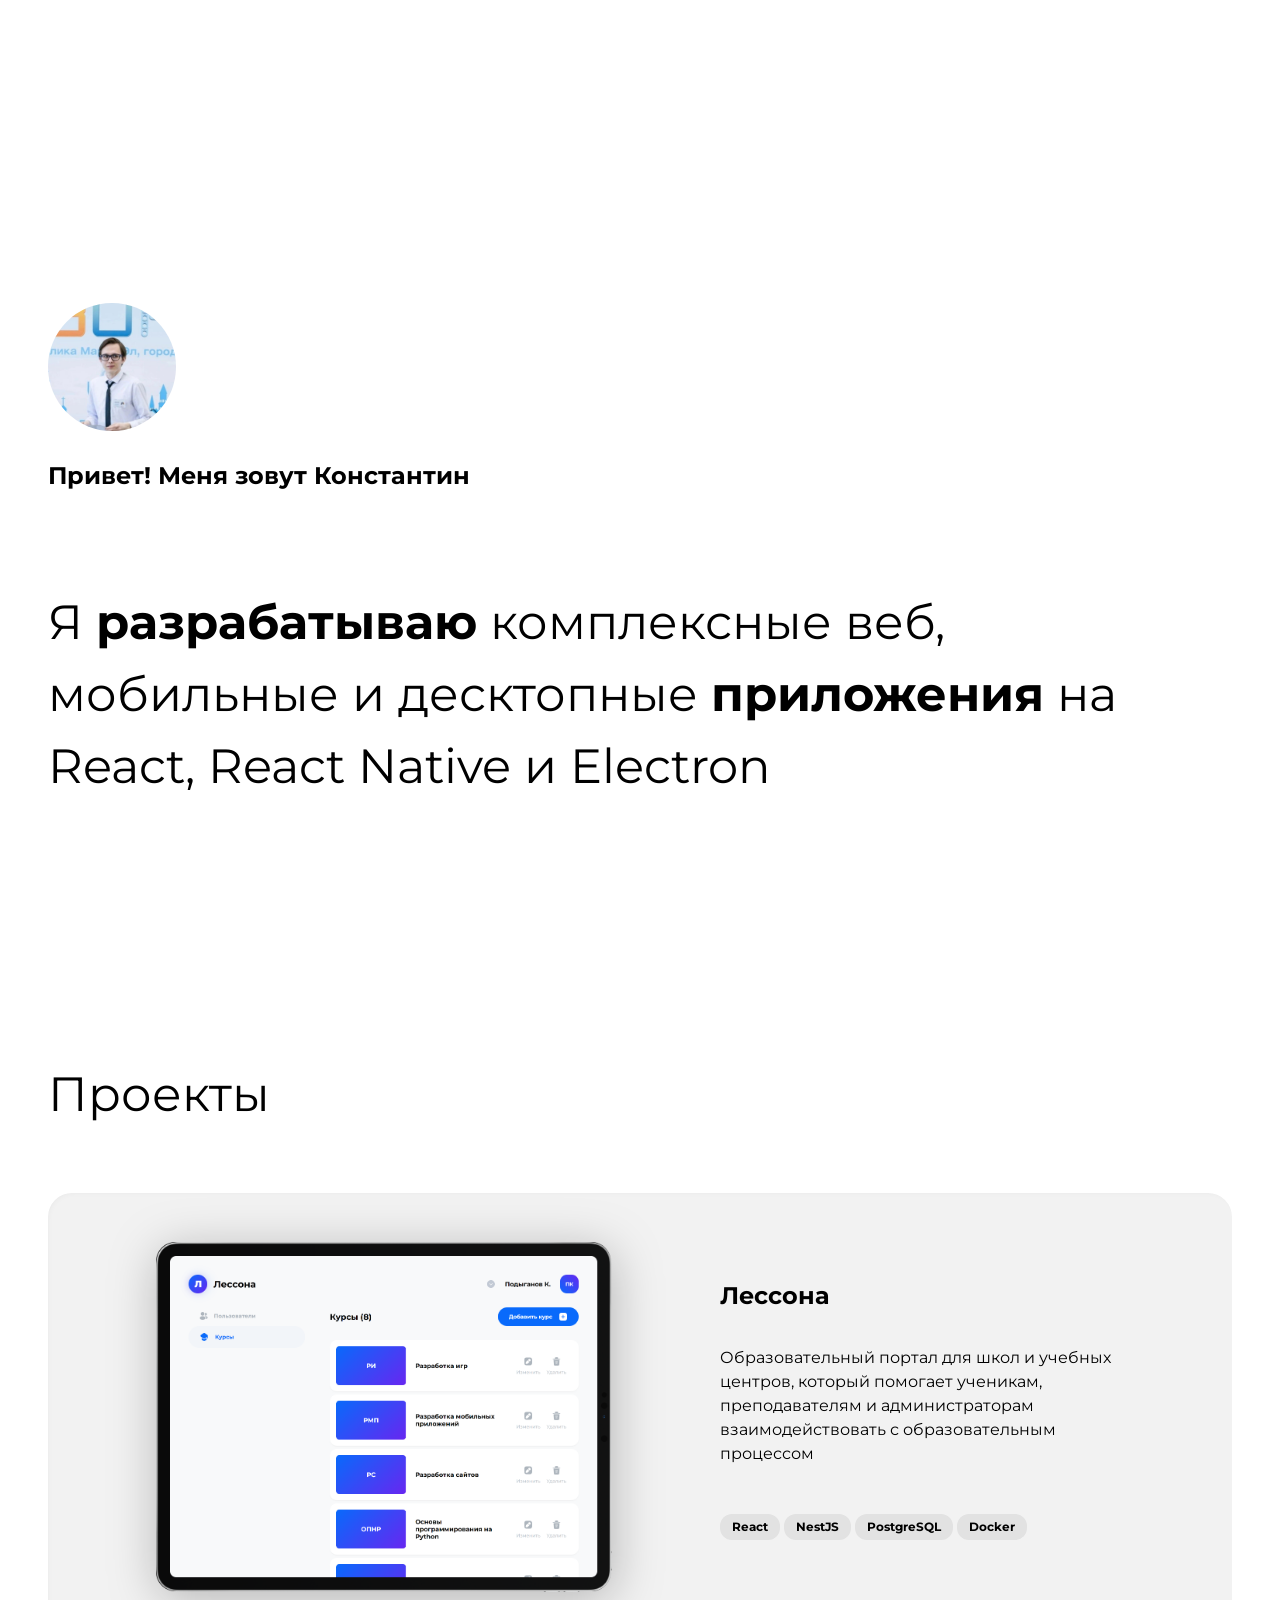
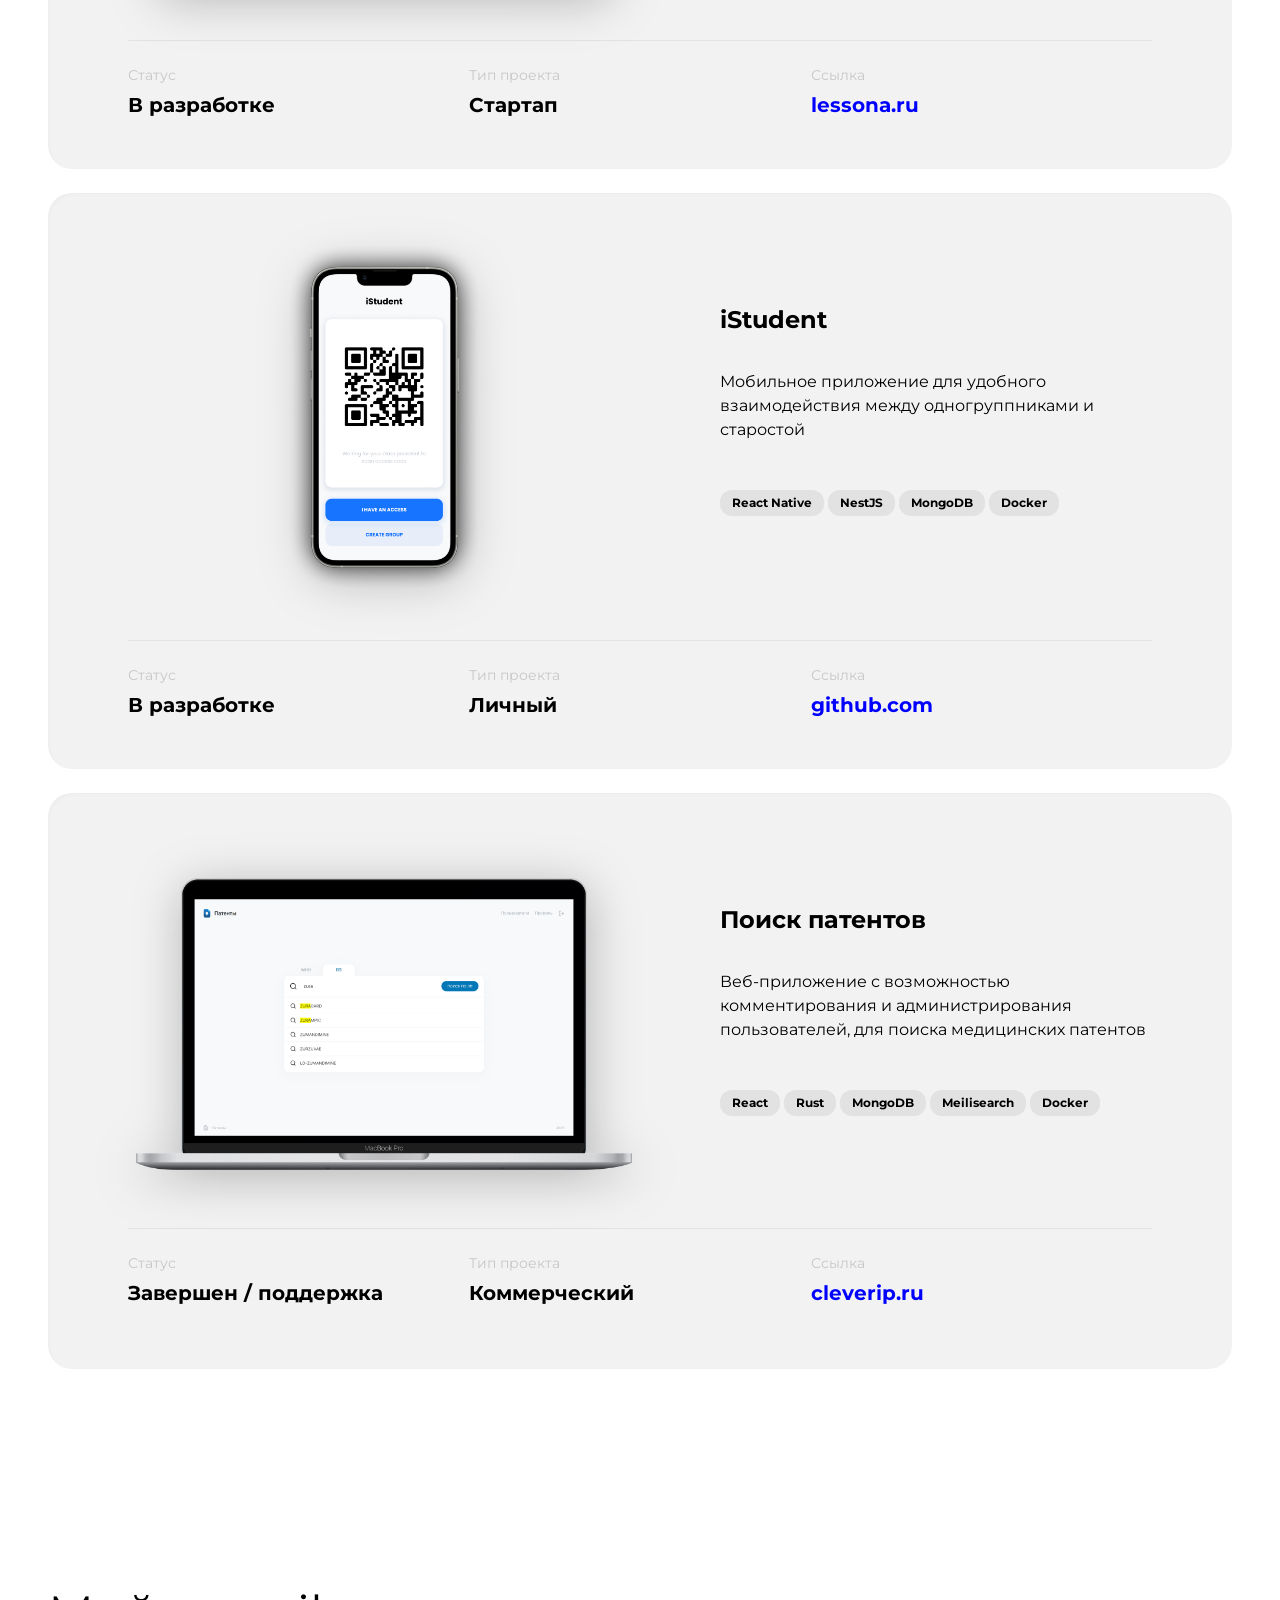
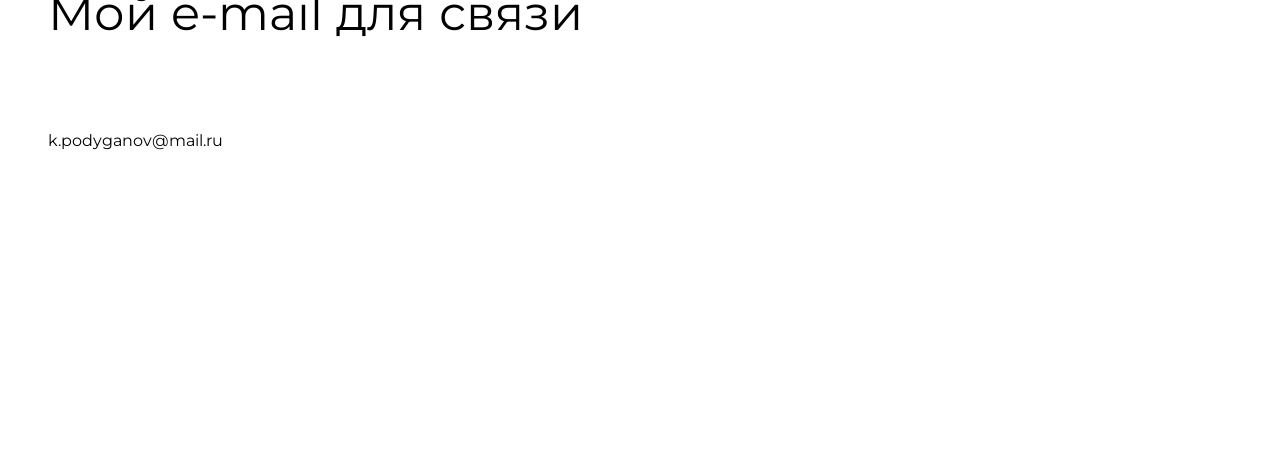
==== index.html @ 21077b52 "Add files via upload" ====
<!DOCTYPE html>
<html lang="ru">
  <head>
    <title>p-konst</title>
    <meta charset="UTF-8" />
    <meta name="viewport" content="width=device-width, initial-scale=1.0" />
    <link rel="preconnect" href="https://fonts.googleapis.com" />
    <link rel="preconnect" href="https://fonts.gstatic.com" crossorigin />
    <link
      href="https://fonts.googleapis.com/css2?family=Montserrat:ital,wght@0,100..900;1,100..900&display=swap"
      rel="stylesheet"
    />
    <link rel="stylesheet" href="./styles.css" />
  </head>
  <body>
    <main class="page">
      <section class="intro">
        <header class="intro__header">
          <img src="./images/avatar.jpg" alt="" class="avatar" />
          <h1 class="intro__description">Привет! Меня зовут Константин</h1>
        </header>
        <p class="intro__title">
          Я <strong>разрабатываю</strong> комплексные веб, мобильные и
          десктопные <strong>приложения</strong>
          на React, React Native и Electron
        </p>
      </section>
      <section class="portfolio">
        <h2 class="portfolio__title">Проекты</h2>
        <article class="project__card">
          <div class="project">
            <img
              src="./images/lessona.png"
              alt="Project 1"
              class="project__image"
            />
            <div class="project__info">
              <h3 class="project__title">Лессона</h3>
              <p class="project__description">
                Образовательный портал для школ и учебных центров, который
                помогает ученикам, преподавателям и администраторам
                взаимодействовать с образовательным процессом
              </p>
              <ul class="project__tags tags">
                <li class="tags__item">React</li>
                <li class="tags__item">NestJS</li>
                <li class="tags__item">PostgreSQL</li>
                <li class="tags__item">Docker</li>
              </ul>
            </div>
          </div>
          <div class="project__footer">
            <div class="status">
              <span class="status__title">Статус</span>
              <span class="status__text">В разработке</span>
            </div>
            <div class="status">
              <span class="status__title">Тип проекта</span>
              <span class="status__text">Стартап</span>
            </div>
            <div class="status">
              <span class="status__title">Ссылка</span>
              <a class="status__text" href="http://app.lessona.ru/"
                >lessona.ru</a
              >
            </div>
          </div>
        </article>
        <article class="project__card">
          <div class="project">
            <img
              src="./images/istudent.png"
              alt="Project 1"
              class="project__image"
            />
            <div class="project__info">
              <h3 class="project__title">iStudent</h3>
              <p class="project__description">
                Мобильное приложение для удобного взаимодействия между
                одногруппниками и старостой
              </p>
              <ul class="project__tags tags">
                <li class="tags__item">React Native</li>
                <li class="tags__item">NestJS</li>
                <li class="tags__item">MongoDB</li>
                <li class="tags__item">Docker</li>
              </ul>
            </div>
          </div>
          <div class="project__footer">
            <div class="status">
              <span class="status__title">Статус</span>
              <span class="status__text">В разработке</span>
            </div>
            <div class="status">
              <span class="status__title">Тип проекта</span>
              <span class="status__text">Личный</span>
            </div>
            <div class="status">
              <span class="status__title">Ссылка</span>
              <a class="status__text" href="https://github.com/kyborq/iStudent"
                >github.com</a
              >
            </div>
          </div>
        </article>
        <article class="project__card">
          <div class="project">
            <img
              src="./images/patents.png"
              alt="Project 1"
              class="project__image"
            />
            <div class="project__info">
              <h3 class="project__title">Поиск патентов</h3>
              <p class="project__description">
                Веб-приложение с возможностью комментирования и
                администрирования пользователей, для поиска медицинских патентов
              </p>
              <ul class="project__tags tags">
                <li class="tags__item">React</li>
                <li class="tags__item">Rust</li>
                <li class="tags__item">MongoDB</li>
                <li class="tags__item">Meilisearch</li>
                <li class="tags__item">Docker</li>
              </ul>
            </div>
          </div>
          <div class="project__footer">
            <div class="status">
              <span class="status__title">Статус</span>
              <span class="status__text">Завершен / поддержка</span>
            </div>
            <div class="status">
              <span class="status__title">Тип проекта</span>
              <span class="status__text">Коммерческий</span>
            </div>
            <div class="status">
              <span class="status__title">Ссылка</span>
              <a class="status__text" href="https://search.cleverip.ru/"
                >cleverip.ru</a
              >
            </div>
          </div>
        </article>
      </section>
      <section class="portfolio">
        <h2 class="portfolio__title">Мой e-mail для связи</h2>
        <p>k.podyganov@mail.ru</p>
      </section>
    </main>

    <div id="preview" style="display: none">
      <div id="preview-content"></div>
    </div>

    <!-- 
        _      _      _
      >(.)__ <(.)__ =(.)__
      (___/  (___/  (___/  

      Да, утки, и что?
      Что ты тут забыл вообще, не надо здесь копать
      DevTools закрыл!
      Шучу, ройся сколько хочешь ;)
     -->

    <script src="./preview.js"></script>
  </body>
</html>
---- styles.css ----
body {
  margin: 0;
  font-family: "Montserrat", sans-serif;
  line-height: 1.5;
}

a {
  color: blue;
  transition: 150ms;
}

a:active {
  color: red;
  transition: 150ms;
}

#preview {
  position: fixed;
  top: 0;
  left: 0;
  width: 100%;
  height: 100%;
  background-color: rgba(0, 0, 0, 0.5);
  z-index: 1000;
  justify-content: center;
  align-items: center;
  cursor: zoom-out;
}

#preview-content {
  display: flex;
  align-items: center;
  justify-content: center;
}

#preview-content .project__image {
  max-height: none;
  cursor: default;
}

#preview.fade-in {
  animation: fadeIn 0.15s forwards;
}

#preview.fade-out {
  animation: fadeOut 0.15s forwards;
}

.avatar {
  border-radius: 100%;
  width: 128px;
  height: 128px;
}

.page {
  margin: auto;
  max-width: 1280px;
  width: 100%;
  min-height: 100vh;
  padding: 15vh 0;
}

.intro__title,
.portfolio__title {
  font-size: 48px;
  font-weight: normal;
}

.intro,
.portfolio {
  margin: 168px 0;
  display: flex;
  flex-direction: column;
  gap: 24px;
  padding: 0 48px;
}

.project__card {
  min-height: 512px;
  background-color: #f2f2f2;
  border-radius: 24px;
  padding: 32px 80px;
  justify-content: center;
  gap: 48px;
  display: flex;
  box-shadow: inset 2px 2px 6px -3px rgba(0, 0, 0, 0.05);
  flex-direction: column;
}

.project__footer {
  border-top: 1px solid #e2e2e2;
  padding-top: 24px;
  display: flex;
}

.status {
  display: flex;
  flex-direction: column;
  gap: 4px;
  flex: 1;
}

.status__title {
  font-size: 14px;
  color: #c7c7c7;
}

.status__text {
  font-size: 20px;
  font-weight: bold;
  text-decoration: none;
}

.project {
  display: flex;
  align-items: center;
  gap: 80px;
  flex-wrap: wrap;
}

.project__image {
  width: 512px;
  max-height: 350px;
  object-fit: contain;
  filter: drop-shadow(2px 8px 24px rgba(0, 0, 0, 0.25));
  cursor: zoom-in;
}

.project__info {
  display: flex;
  flex-direction: column;
  gap: 32px;
  flex: 1;
}

.project__title {
  font-size: 24px;
  margin: 0;
}

.project__description {
  margin: 0;
}

.tags {
  display: flex;
  flex-wrap: wrap;
  gap: 4px;
  padding: 0;
}

.tags__item {
  font-size: 12px;
  font-weight: bold;
  padding: 4px 12px;
  background-color: #e2e2e2;
  border-radius: 12px;
  list-style: none;
}

.preview-showing {
  animation: scaleIn 0.15s forwards;
}

.preview-hiding {
  animation: scaleOut 0.15s forwards;
}

@keyframes scaleIn {
  from {
    transform: scale(0.9);
    opacity: 0;
  }
  to {
    transform: scale(1);
    opacity: 1;
  }
}

@keyframes scaleOut {
  from {
    transform: scale(1);
    opacity: 1;
  }
  to {
    transform: scale(0.9);
    opacity: 0;
  }
}

@keyframes fadeIn {
  from {
    background-color: rgba(0, 0, 0, 0);
  }
  to {
    background-color: rgba(0, 0, 0, 0.5);
  }
}

@keyframes fadeOut {
  from {
    background-color: rgba(0, 0, 0, 0.5);
  }
  to {
    background-color: rgba(0, 0, 0, 0);
  }
}

@media (max-width: 768px) {
  .page {
    padding-top: 10vh;
    padding-bottom: 10vh;
  }

  .intro__title,
  .portfolio__title {
    font-size: 32px;
  }

  .project {
    flex-direction: column;
    padding: 40px 20px;
    gap: 40px;
    height: auto;
  }

  .project__image {
    width: 100%;
    max-width: 512px;
    margin: 0 auto;
  }

  .tags {
    justify-content: center;
  }

  .tags__item {
    font-size: 10px;
    padding: 2px 8px;
  }
}
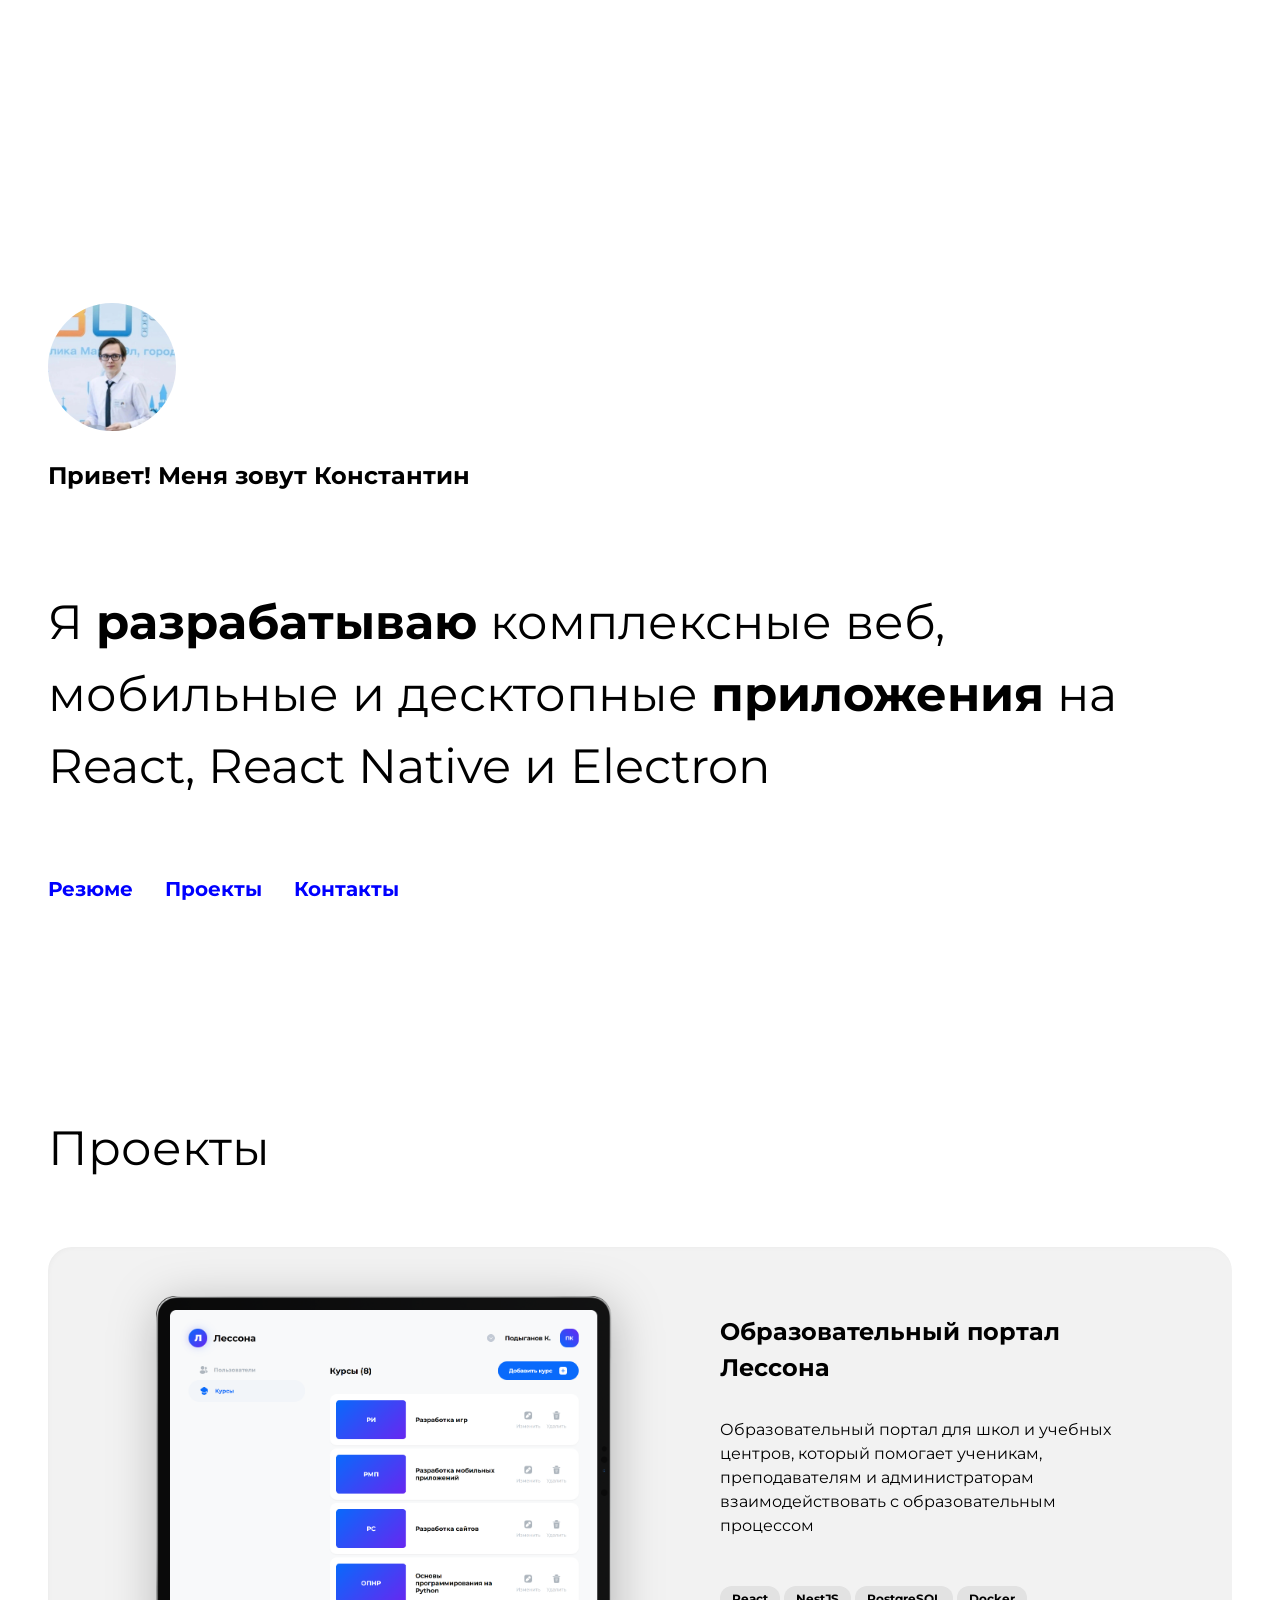
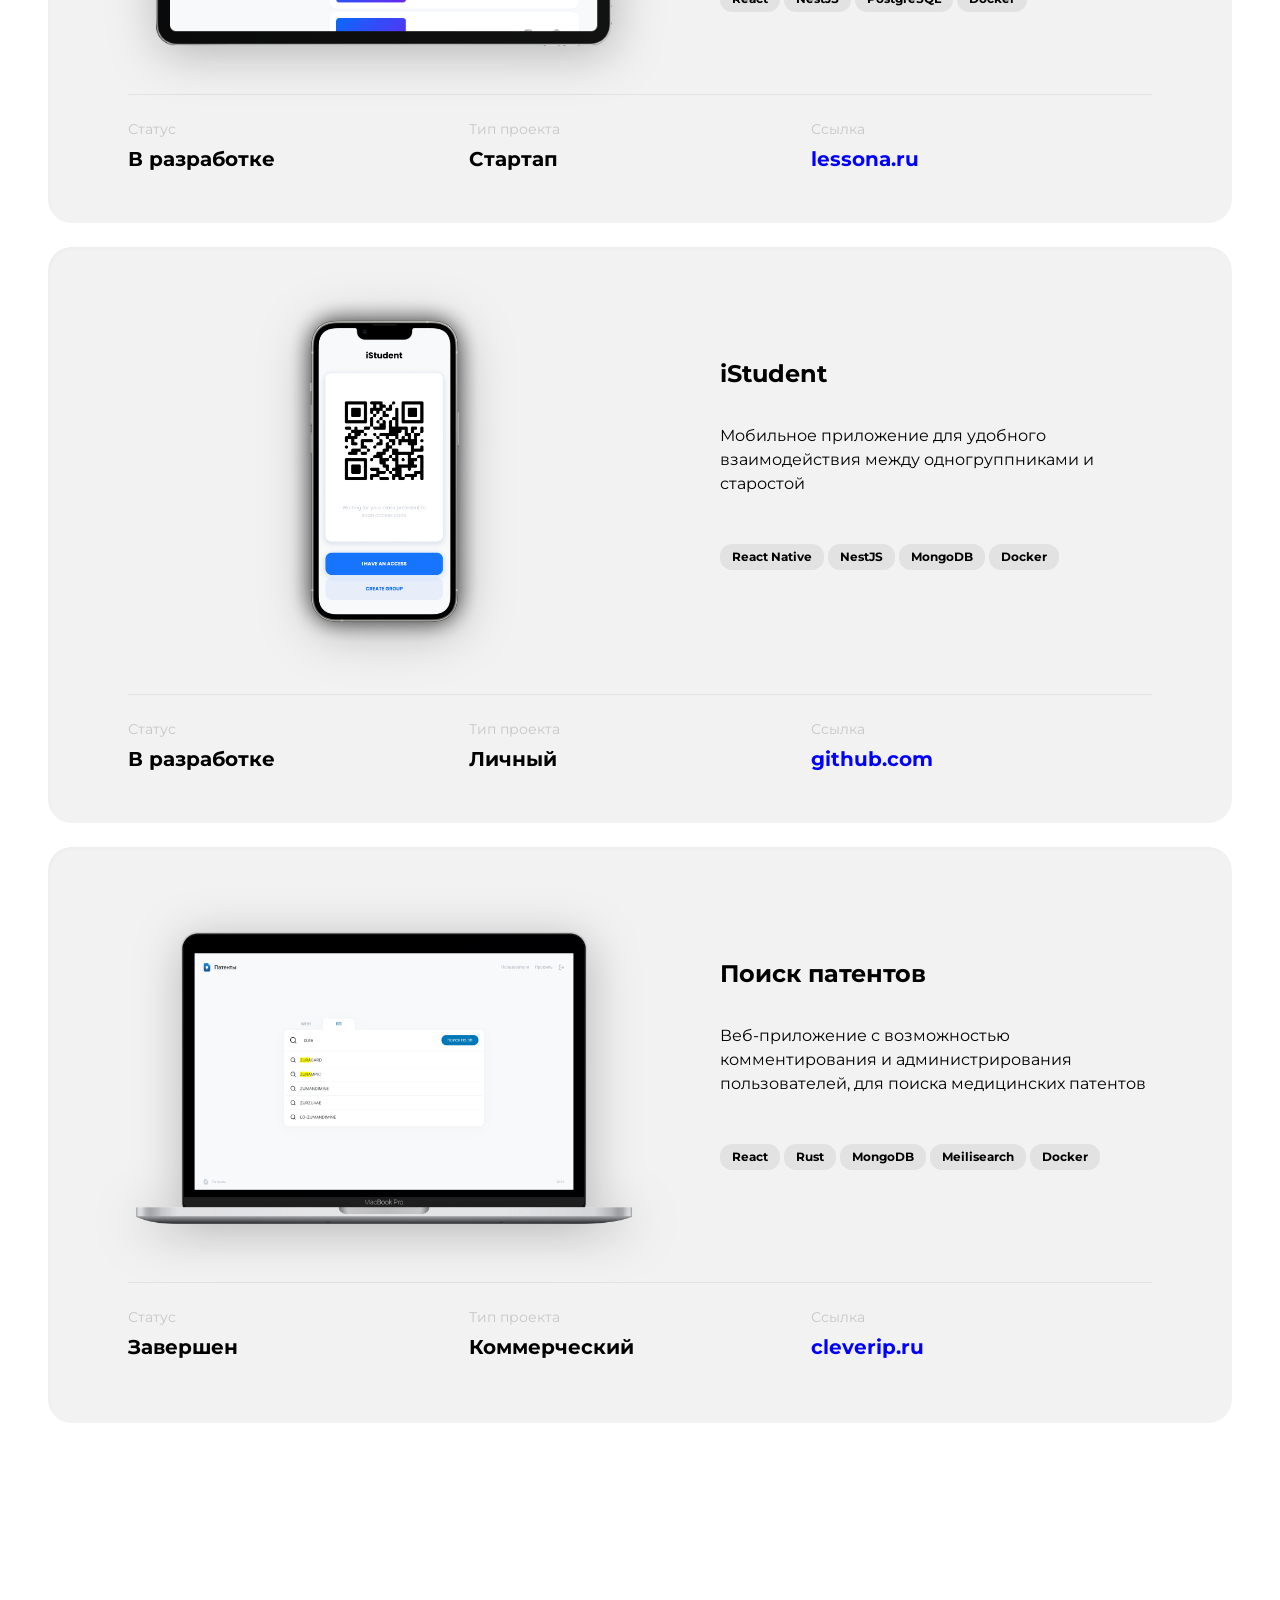
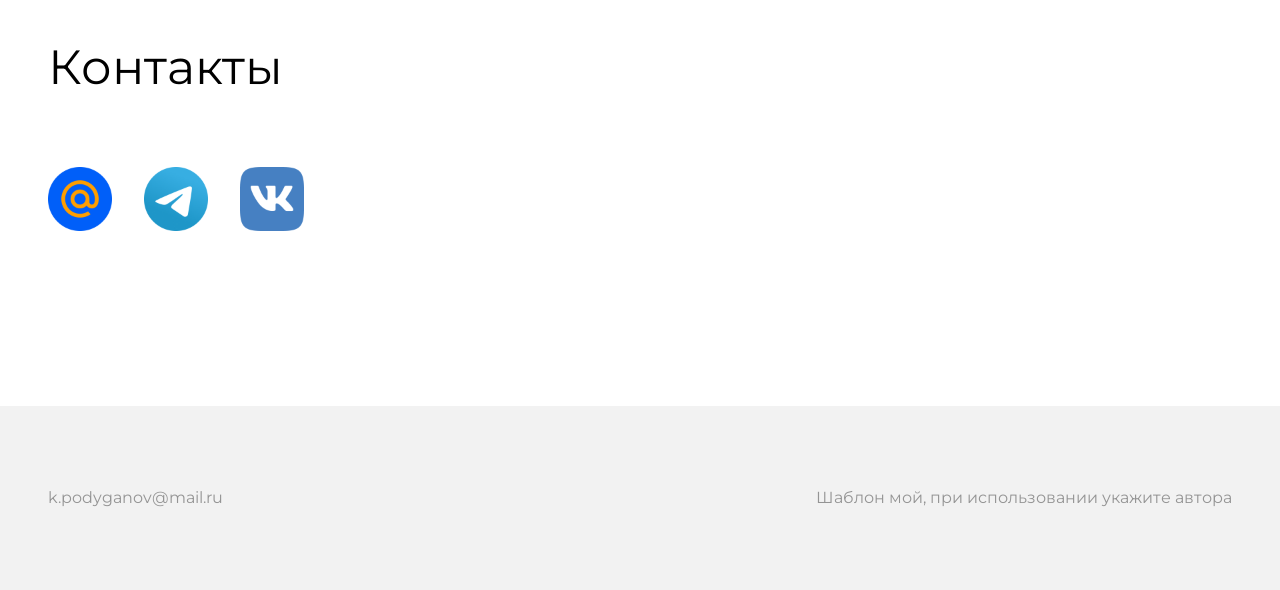
==== commit 04581852: "Add files via upload" ====
--- a/index.html
+++ b/index.html
@@ -1,9 +1,19 @@
 <!DOCTYPE html>
 <html lang="ru">
   <head>
-    <title>p-konst</title>
+    <title>
+      Константин Подыганов - Разработчик веб, мобильных и десктопных приложений
+    </title>
     <meta charset="UTF-8" />
     <meta name="viewport" content="width=device-width, initial-scale=1.0" />
+    <meta
+      name="description"
+      content="Константин Подыганов - разработчик веб, мобильных и десктопных приложений на React, React Native и Electron."
+    />
+    <meta
+      name="keywords"
+      content="Константин Подыганов, разработчик, React, React Native, Electron, веб-разработка, мобильная разработка, десктопная разработка"
+    />
     <link rel="preconnect" href="https://fonts.googleapis.com" />
     <link rel="preconnect" href="https://fonts.gstatic.com" crossorigin />
     <link
@@ -16,7 +26,11 @@
     <main class="page">
       <section class="intro">
         <header class="intro__header">
-          <img src="./images/avatar.jpg" alt="" class="avatar" />
+          <img
+            src="./images/avatar.jpg"
+            alt="Константин Подыганов собственной персоной"
+            class="avatar"
+          />
           <h1 class="intro__description">Привет! Меня зовут Константин</h1>
         </header>
         <p class="intro__title">
@@ -24,8 +38,15 @@
           десктопные <strong>приложения</strong>
           на React, React Native и Electron
         </p>
-      </section>
-      <section class="portfolio">
+        <nav class="navigation">
+          <a class="status__text" href="./Konstantin_Podyganov_CV.pdf"
+            >Резюме</a
+          >
+          <a class="status__text" href="#projects">Проекты</a>
+          <a class="status__text" href="#contacts">Контакты</a>
+        </nav>
+      </section>
+      <section class="portfolio" id="projects">
         <h2 class="portfolio__title">Проекты</h2>
         <article class="project__card">
           <div class="project">
@@ -35,7 +56,7 @@
               class="project__image"
             />
             <div class="project__info">
-              <h3 class="project__title">Лессона</h3>
+              <h3 class="project__title">Образовательный портал Лессона</h3>
               <p class="project__description">
                 Образовательный портал для школ и учебных центров, который
                 помогает ученикам, преподавателям и администраторам
@@ -129,7 +150,7 @@
           <div class="project__footer">
             <div class="status">
               <span class="status__title">Статус</span>
-              <span class="status__text">Завершен / поддержка</span>
+              <span class="status__text">Завершен</span>
             </div>
             <div class="status">
               <span class="status__title">Тип проекта</span>
@@ -144,11 +165,34 @@
           </div>
         </article>
       </section>
-      <section class="portfolio">
-        <h2 class="portfolio__title">Мой e-mail для связи</h2>
-        <p>k.podyganov@mail.ru</p>
+      <section class="portfolio" id="contacts">
+        <h2 class="portfolio__title">Контакты</h2>
+        <div class="social">
+          <a href="mailto:k.podyganov@mail.ru" class="link">
+            <img src="./images/mailru.png" class="link__icon" alt="EMail" />
+          </a>
+          <a href="https://t.me/kyborq" class="link">
+            <img
+              src="./images/telegram.png"
+              class="link__icon"
+              alt="Телеграм"
+            />
+          </a>
+          <a href="https://vk.com/kyborq" class="link">
+            <img src="./images/vk.png" class="link__icon" alt="ВКонтакте" />
+          </a>
+        </div>
       </section>
     </main>
+
+    <footer class="footer">
+      <section class="footer-content">
+        <p class="footer-content__text">k.podyganov@mail.ru</p>
+        <p class="footer-content__text">
+          Шаблон мой, при использовании укажите автора
+        </p>
+      </section>
+    </footer>
 
     <div id="preview" style="display: none">
       <div id="preview-content"></div>
--- a/styles.css
+++ b/styles.css
@@ -57,7 +57,7 @@
   max-width: 1280px;
   width: 100%;
   min-height: 100vh;
-  padding: 15vh 0;
+  padding-top: 15vh;
 }
 
 .intro__title,
@@ -166,6 +166,41 @@
   animation: scaleOut 0.15s forwards;
 }
 
+.social {
+  display: flex;
+  gap: 32px;
+}
+
+.link__icon {
+  width: 64px;
+  height: 64px;
+}
+
+.footer {
+  background-color: #f2f2f2;
+  display: flex;
+}
+
+.footer-content {
+  max-width: 1280px;
+  width: 100%;
+  margin: auto;
+  padding: 64px 0;
+  justify-content: space-between;
+  display: flex;
+  color: #949494;
+}
+
+.navigation {
+  display: flex;
+  gap: 32px;
+  flex-wrap: wrap;
+}
+
+.footer-content__text {
+  padding: 0 48px;
+}
+
 @keyframes scaleIn {
   from {
     transform: scale(0.9);
@@ -234,8 +269,8 @@
     justify-content: center;
   }
 
-  .tags__item {
-    font-size: 10px;
-    padding: 2px 8px;
-  }
-}
+  .project__footer {
+    flex-direction: column;
+    gap: 32px;
+  }
+}
